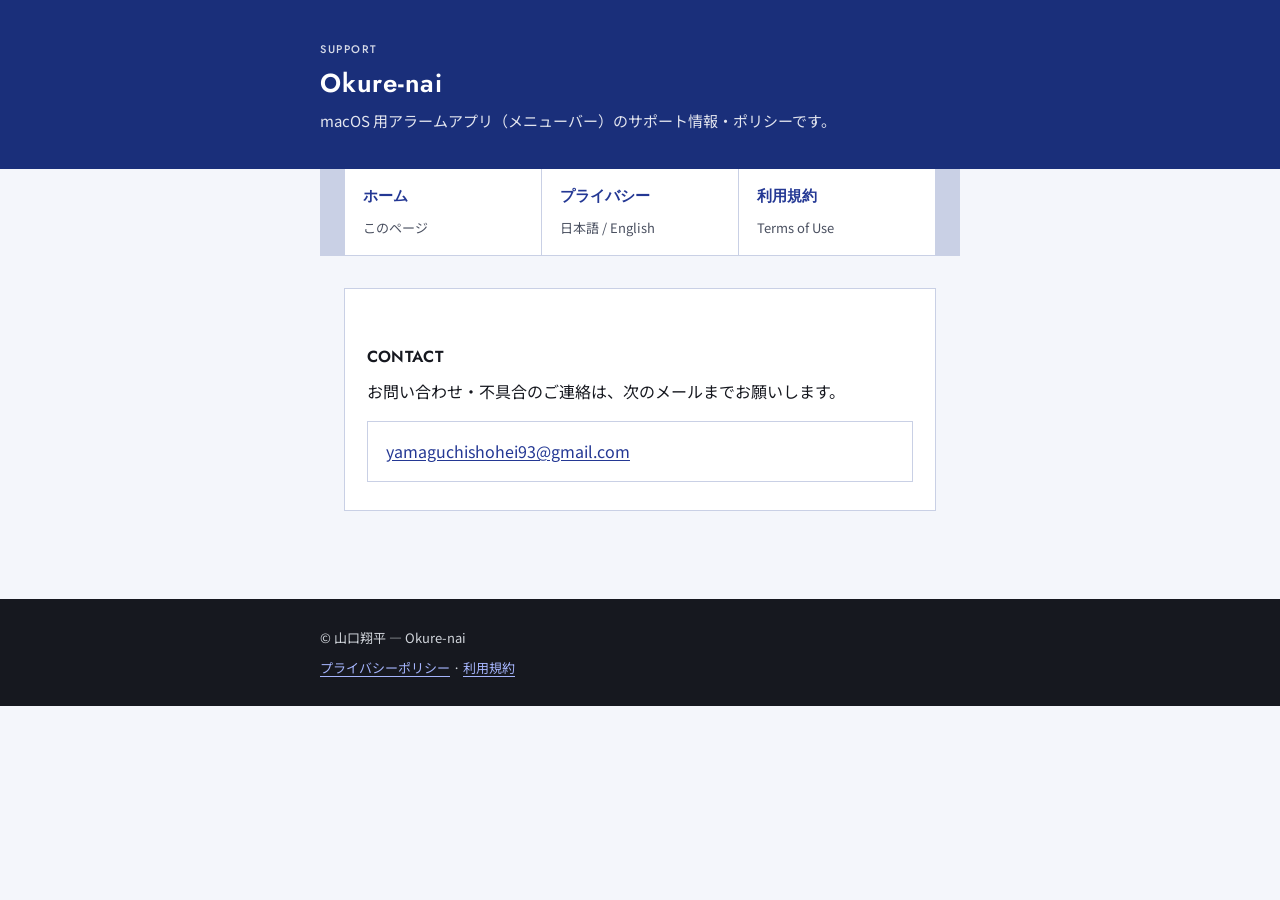
==== docs/index.html @ 3d462378 "docs: Pages用にサポートサイトをdocsへ移設しアプリリポと同内容に更新 Co-authored-by: Cursor <cursoragent@cursor.com>" ====
<!DOCTYPE html>
<html lang="ja">
<head>
  <meta charset="UTF-8">
  <meta name="viewport" content="width=device-width, initial-scale=1">
  <title>Okure-nai — サポート</title>
  <link rel="preconnect" href="https://fonts.googleapis.com">
  <link rel="preconnect" href="https://fonts.gstatic.com" crossorigin>
  <link href="https://fonts.googleapis.com/css2?family=Jost:wght@500;600&family=Noto+Sans+JP:wght@400;500;600&display=swap" rel="stylesheet">
  <link rel="stylesheet" href="style.css">
</head>
<body>
  <header class="site-header">
    <div class="site-header-inner">
      <p class="section-label">Support</p>
      <h1 class="site-title">Okure-nai</h1>
      <p class="site-tagline">macOS 用アラームアプリ（メニューバー）のサポート情報・ポリシーです。</p>
    </div>
  </header>

  <nav class="nav-cards" aria-label="サイト内リンク">
    <a class="nav-card" href="index.html">
      <strong>ホーム</strong>
      <span>このページ</span>
    </a>
    <a class="nav-card" href="privacy.html">
      <strong>プライバシー</strong>
      <span>日本語 / English</span>
    </a>
    <a class="nav-card" href="terms.html">
      <strong>利用規約</strong>
      <span>Terms of Use</span>
    </a>
  </nav>

  <main>
    <section class="section-tint policy-block" style="margin-bottom: 2rem;">
      <h2 class="section-label">Contact</h2>
      <p style="margin: 0;">お問い合わせ・不具合のご連絡は、次のメールまでお願いします。</p>
      <div class="contact-box" style="margin-top: 1rem;">
        <a href="mailto:yamaguchishohei93@gmail.com">yamaguchishohei93@gmail.com</a>
      </div>
    </section>
  </main>

  <footer class="site-footer">
    <div class="site-footer-inner">
      <p style="margin:0 0 0.5rem;">© 山口翔平 — Okure-nai</p>
      <p style="margin:0;"><a href="privacy.html">プライバシーポリシー</a> · <a href="terms.html">利用規約</a></p>
    </div>
  </footer>
</body>
</html>
---- docs/style.css ----
/* Okure-nai サポートサイト — プライバシー・利用規約（フラット・シャドウなし） */
:root {
  --brand: #1a2f7a;
  --brand-hover: #243894;
  --surface: #ffffff;
  --surface-muted: #f4f6fb;
  --border: #c9d0e5;
  --text: #16181f;
  --text-muted: #4a5060;
  --footer-bg: #16181f;
  --max: 40rem;
}

*,
*::before,
*::after {
  box-sizing: border-box;
}

html {
  scroll-behavior: smooth;
}

body {
  margin: 0;
  font-family: "Noto Sans JP", sans-serif;
  color: var(--text);
  line-height: 1.7;
  font-size: 1rem;
  background: var(--surface-muted);
}

.section-label {
  font-family: "Jost", sans-serif;
  font-size: 0.6875rem;
  font-weight: 500;
  letter-spacing: 0.14em;
  text-transform: uppercase;
  color: var(--brand-hover);
  margin: 0 0 0.5rem;
}

.site-header .section-label {
  color: rgba(255, 255, 255, 0.82);
}

.site-header {
  background: var(--brand);
  color: #fff;
  padding: 2.5rem 1.5rem 2.25rem;
}

.site-header-inner {
  max-width: var(--max);
  margin: 0 auto;
}

.site-title {
  font-family: "Jost", sans-serif;
  font-weight: 600;
  font-size: 1.625rem;
  letter-spacing: 0.03em;
  margin: 0 0 0.6rem;
  line-height: 1.25;
}

.site-tagline {
  margin: 0;
  color: rgba(255, 255, 255, 0.88);
  font-size: 0.9375rem;
  line-height: 1.6;
  max-width: 36em;
}

/* ナビ: 1px の区切りのみ（グリッドギャップ）、ホバーは背景色のみ */
.nav-cards {
  max-width: var(--max);
  margin: 0 auto;
  padding: 0 1.5rem;
  display: grid;
  grid-template-columns: repeat(3, 1fr);
  gap: 1px;
  border: 1px solid var(--border);
  border-top: none;
  background: var(--border);
}

@media (max-width: 519px) {
  .nav-cards {
    grid-template-columns: 1fr;
  }
}

.nav-card {
  padding: 0.95rem 1.1rem;
  text-decoration: none;
  color: var(--text);
  background: var(--surface);
  transition: background-color 0.1s ease, color 0.1s ease;
}

.nav-card:hover {
  background: var(--surface-muted);
}

.nav-card:focus-visible {
  outline: 2px solid var(--brand);
  outline-offset: 2px;
  z-index: 1;
}

.nav-card strong {
  font-family: "Jost", sans-serif;
  font-weight: 600;
  display: block;
  color: var(--brand-hover);
  margin-bottom: 0.2rem;
  font-size: 0.9375rem;
}

.nav-card span {
  font-size: 0.8125rem;
  color: var(--text-muted);
}

main {
  max-width: var(--max);
  margin: 0 auto;
  padding: 2rem 1.5rem 3.5rem;
  background: var(--surface-muted);
}

main > p:first-of-type {
  margin-top: 0;
}

.section-tint {
  background: var(--surface);
  padding: 1.75rem 1.35rem;
  margin: 0 0 1.5rem;
  border: 1px solid var(--border);
}

.policy-block {
  margin-bottom: 2.5rem;
}

.policy-block h1 {
  font-family: "Jost", sans-serif;
  font-size: 1.5rem;
  font-weight: 600;
  color: var(--brand);
  margin: 0 0 0.4rem;
  line-height: 1.3;
}

.policy-meta {
  color: var(--text-muted);
  font-size: 0.875rem;
  margin: 0 0 1.35rem;
}

.policy-block h2 {
  font-size: 1rem;
  font-weight: 600;
  margin: 1.6rem 0 0.5rem;
  color: var(--text);
  letter-spacing: 0.02em;
}

.policy-block p {
  margin: 0.6rem 0;
}

.policy-block table {
  width: 100%;
  border-collapse: collapse;
  font-size: 0.875rem;
  margin: 1rem 0;
  background: var(--surface);
}

.policy-block th,
.policy-block td {
  border: 1px solid var(--border);
  padding: 0.55rem 0.65rem;
  vertical-align: top;
}

.policy-block th {
  background: var(--surface-muted);
  text-align: left;
  font-weight: 600;
}

.policy-block a {
  color: var(--brand-hover);
  text-underline-offset: 0.15em;
}

.policy-block a:hover {
  color: var(--brand);
}

.lang-divider {
  margin: 2.75rem 0 2rem;
  padding-top: 2rem;
  border-top: 1px solid var(--border);
}

.contact-box {
  background: var(--surface);
  border: 1px solid var(--border);
  padding: 1rem 1.15rem;
  margin-top: 0.85rem;
}

.contact-box a {
  word-break: break-all;
}

.site-footer {
  background: var(--footer-bg);
  color: #d1d5db;
  padding: 1.75rem 1.5rem;
  font-size: 0.8125rem;
  line-height: 1.65;
}

.site-footer-inner {
  max-width: var(--max);
  margin: 0 auto;
}

.site-footer a {
  color: #a5b4fc;
  text-underline-offset: 0.2em;
}

.site-footer a:hover {
  color: #c7d2fe;
}

.page-hero {
  padding-bottom: 0;
}

.page-hero h1 {
  font-family: "Jost", sans-serif;
  font-size: 1.375rem;
  font-weight: 600;
  margin: 0 0 0.35rem;
  line-height: 1.3;
}
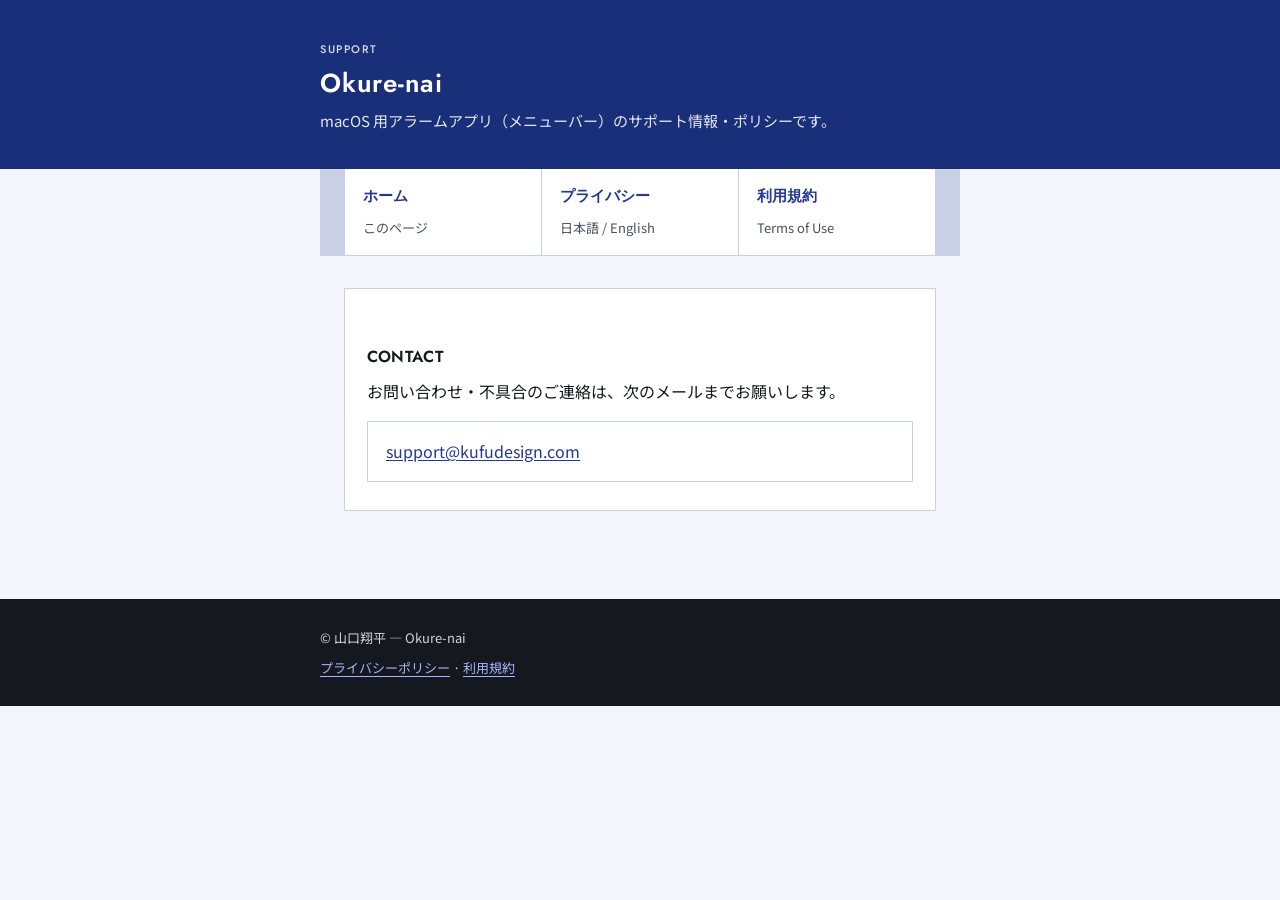
==== commit 4f6656eb: "docs: Pages用にサポートサイトをdocsへ移設しアプリリポと同内容に更新 Co-authored-by: Cursor <cursoragent@cursor.com>" ====
--- a/docs/index.html
+++ b/docs/index.html
@@ -38,7 +38,7 @@
       <h2 class="section-label">Contact</h2>
       <p style="margin: 0;">お問い合わせ・不具合のご連絡は、次のメールまでお願いします。</p>
       <div class="contact-box" style="margin-top: 1rem;">
-        <a href="mailto:yamaguchishohei93@gmail.com">yamaguchishohei93@gmail.com</a>
+        <a href="mailto:support@kufudesign.com">support@kufudesign.com</a>
       </div>
     </section>
   </main>
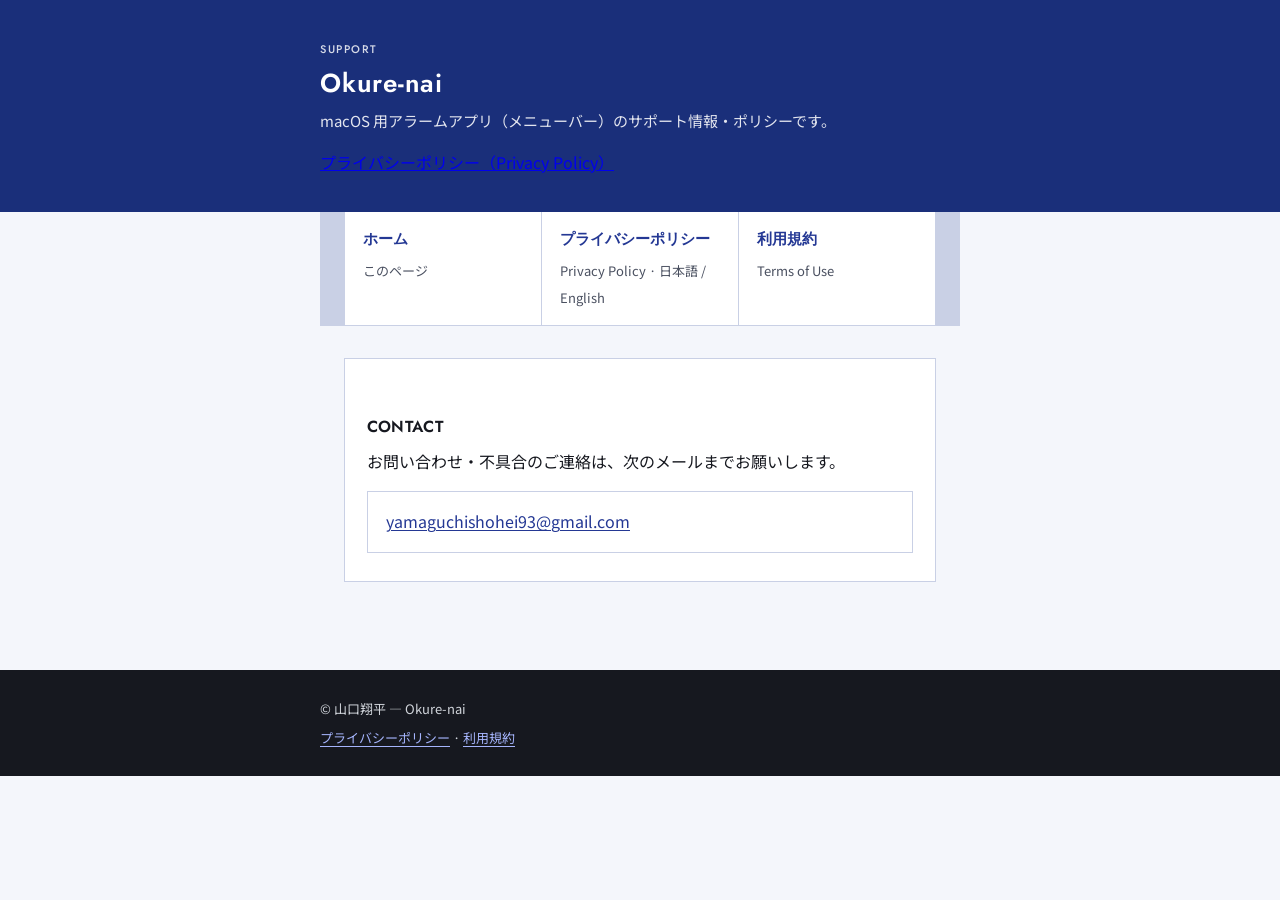
==== commit 0f51113d: "プライバシー→プライバシーポリシーに変更" ====
--- a/docs/index.html
+++ b/docs/index.html
@@ -15,6 +15,9 @@
       <p class="section-label">Support</p>
       <h1 class="site-title">Okure-nai</h1>
       <p class="site-tagline">macOS 用アラームアプリ（メニューバー）のサポート情報・ポリシーです。</p>
+      <p class="home-privacy-lead" style="margin: 1rem 0 0;">
+        <a href="privacy.html">プライバシーポリシー（Privacy Policy）</a>
+      </p>
     </div>
   </header>
 
@@ -24,8 +27,8 @@
       <span>このページ</span>
     </a>
     <a class="nav-card" href="privacy.html">
-      <strong>プライバシー</strong>
-      <span>日本語 / English</span>
+      <strong>プライバシーポリシー</strong>
+      <span>Privacy Policy · 日本語 / English</span>
     </a>
     <a class="nav-card" href="terms.html">
       <strong>利用規約</strong>
@@ -38,7 +41,7 @@
       <h2 class="section-label">Contact</h2>
       <p style="margin: 0;">お問い合わせ・不具合のご連絡は、次のメールまでお願いします。</p>
       <div class="contact-box" style="margin-top: 1rem;">
-        <a href="mailto:support@kufudesign.com">support@kufudesign.com</a>
+        <a href="mailto:yamaguchishohei93@gmail.com">yamaguchishohei93@gmail.com</a>
       </div>
     </section>
   </main>
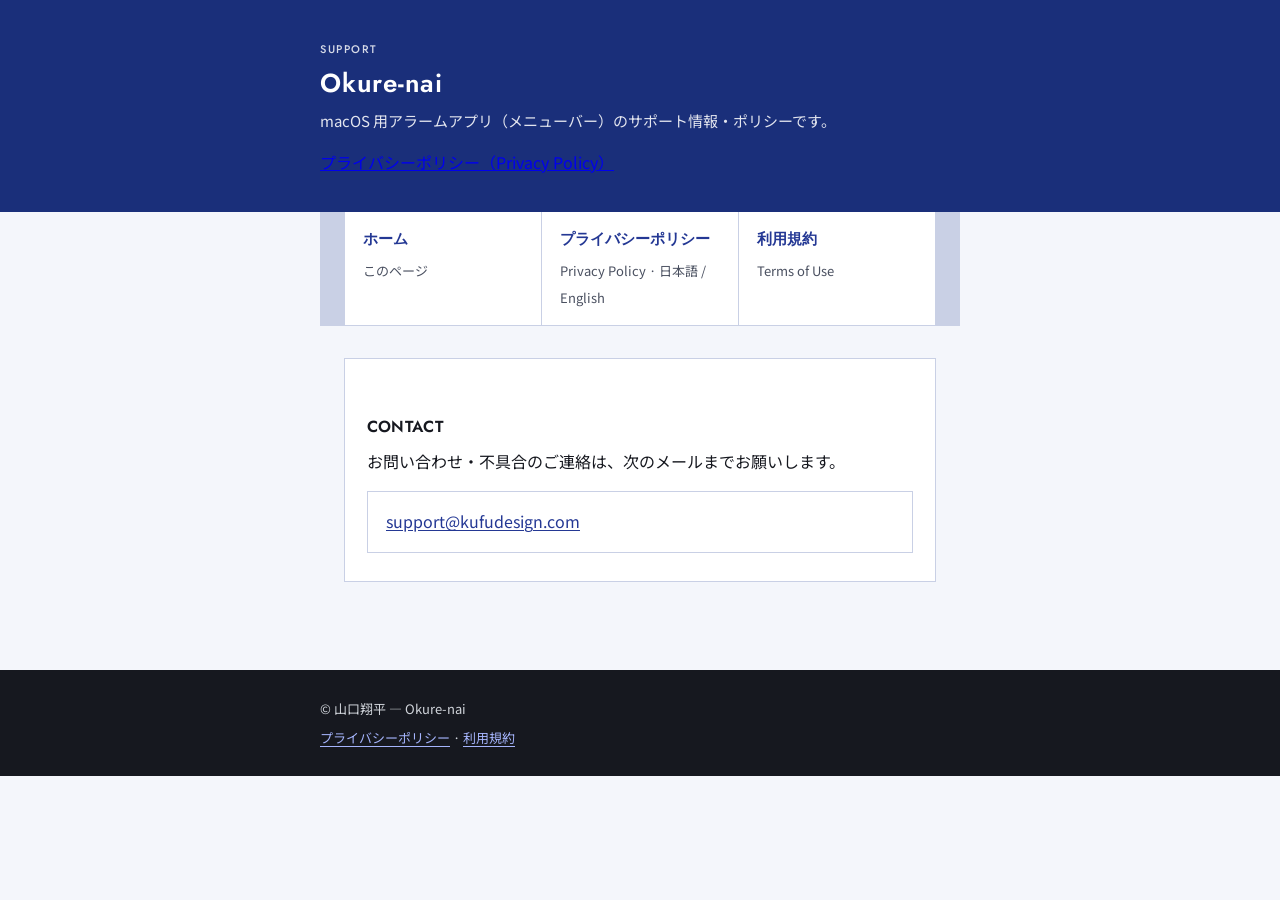
==== commit 73431993: "プライバシー→プライバシーポリシーに変更" ====
--- a/docs/index.html
+++ b/docs/index.html
@@ -41,7 +41,7 @@
       <h2 class="section-label">Contact</h2>
       <p style="margin: 0;">お問い合わせ・不具合のご連絡は、次のメールまでお願いします。</p>
       <div class="contact-box" style="margin-top: 1rem;">
-        <a href="mailto:yamaguchishohei93@gmail.com">yamaguchishohei93@gmail.com</a>
+        <a href="mailto:support@kufudesign.com">support@kufudesign.com</a>
       </div>
     </section>
   </main>
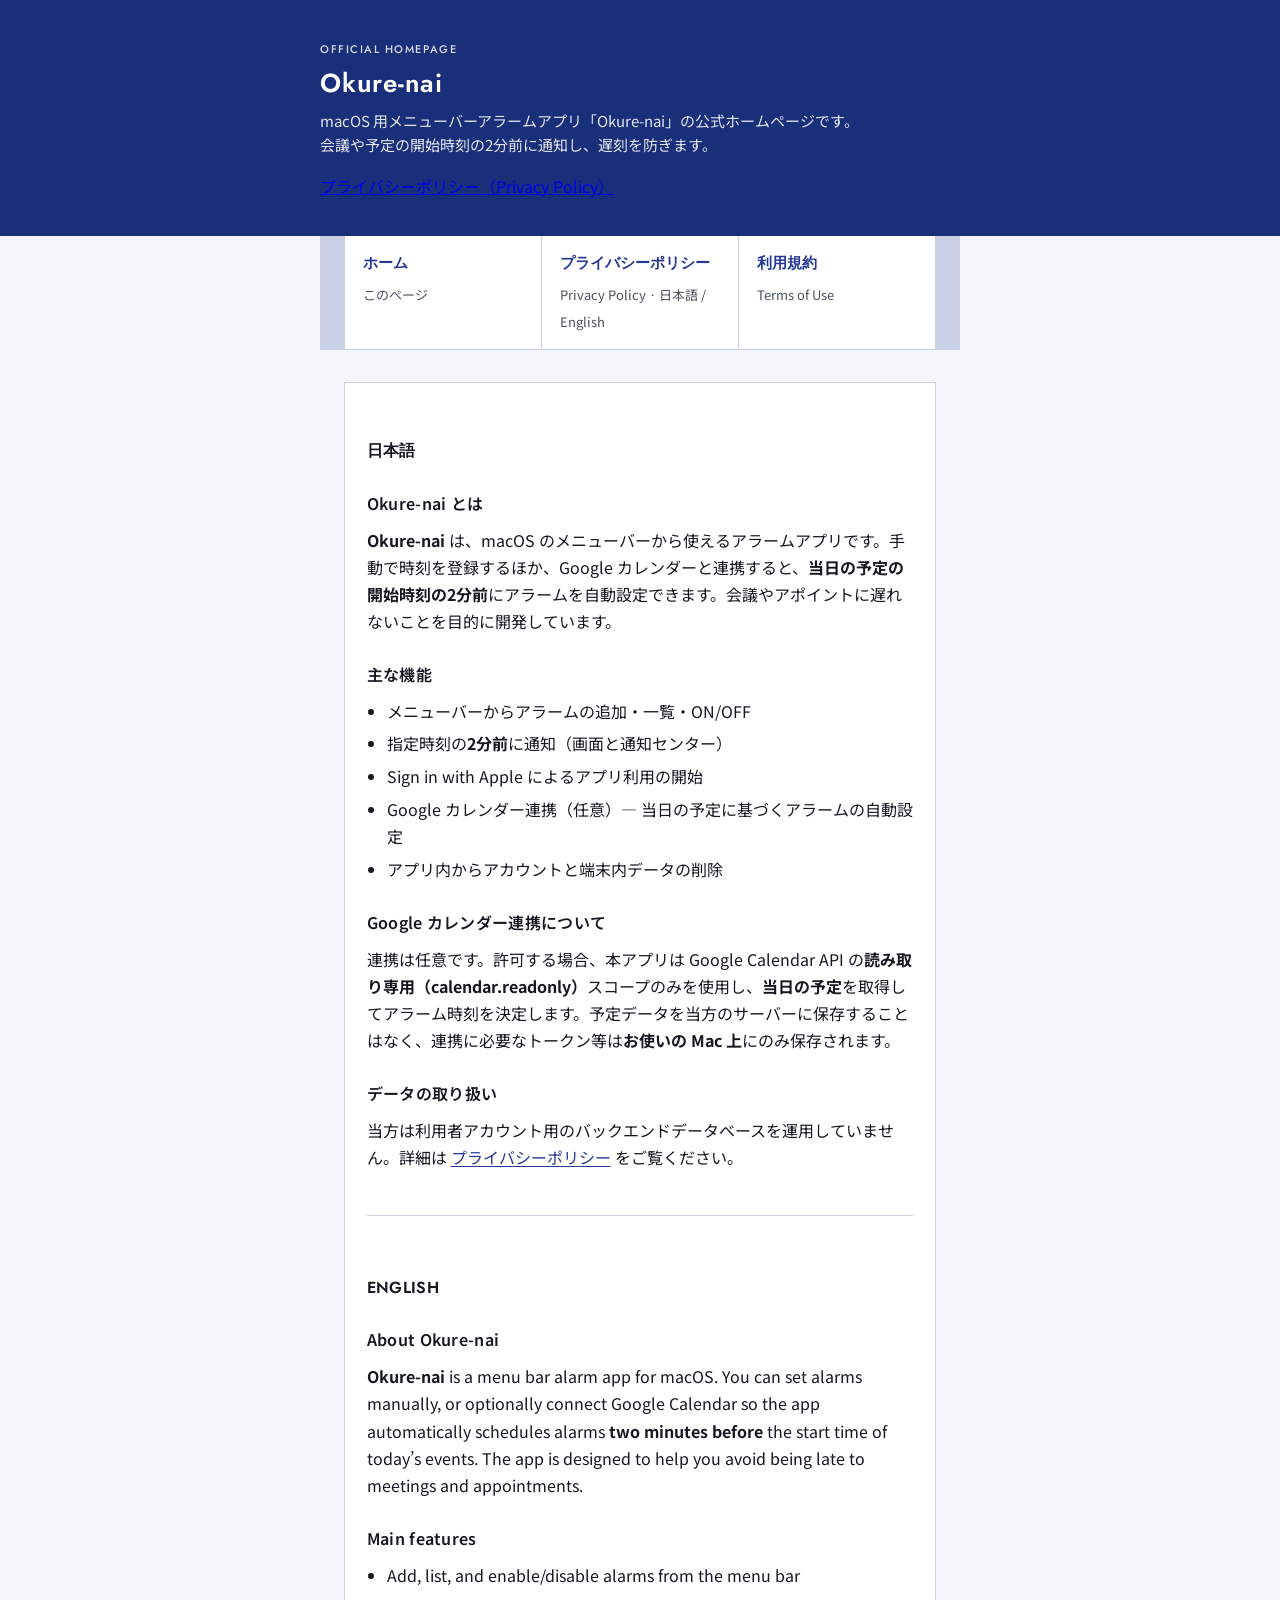
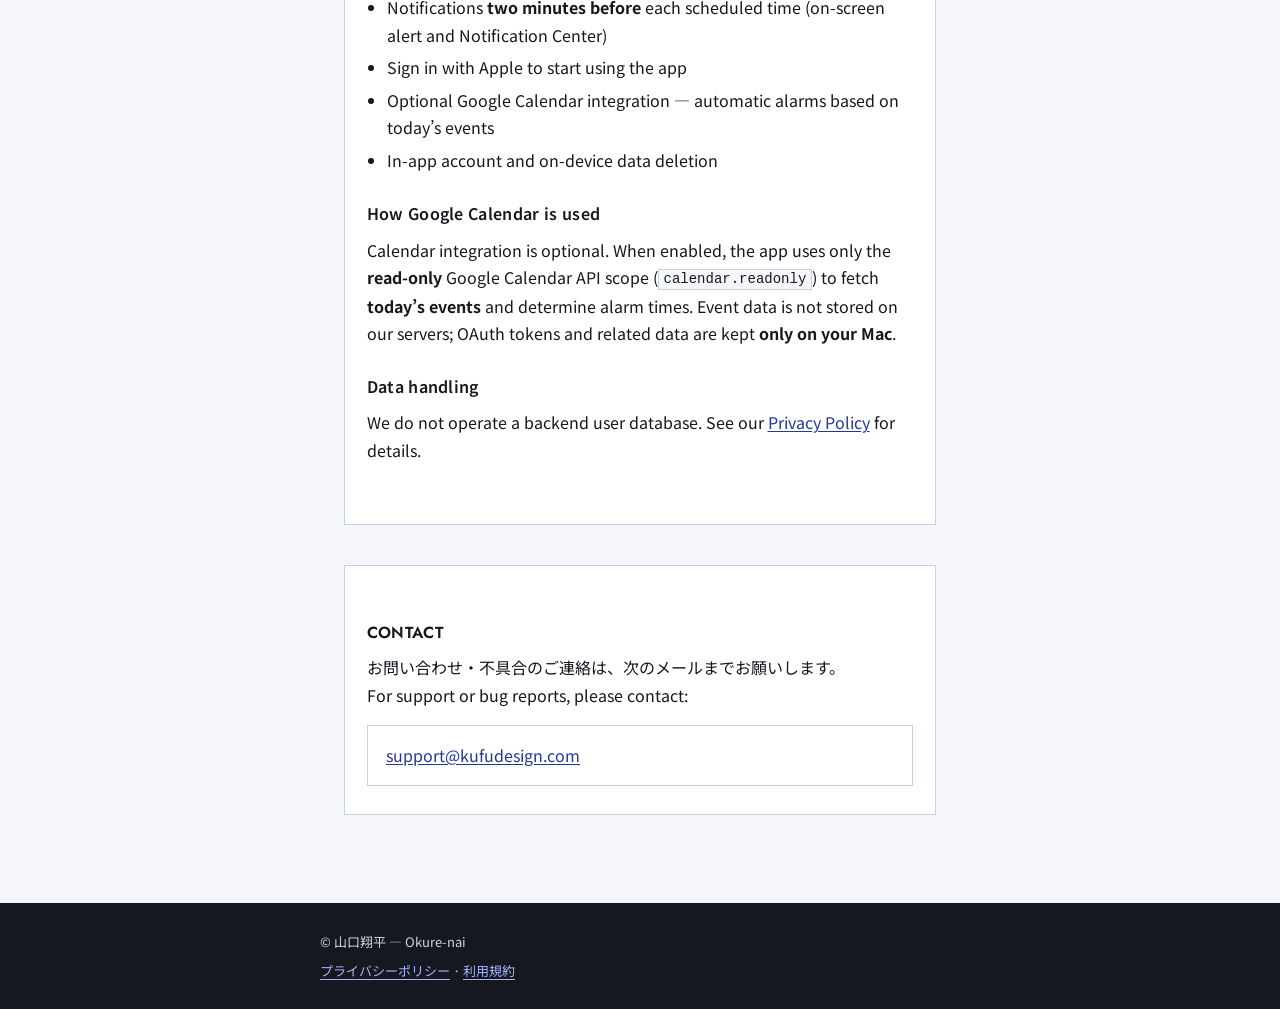
==== commit 12c4227d: "260607" ====
--- a/docs/index.html
+++ b/docs/index.html
@@ -3,7 +3,7 @@
 <head>
   <meta charset="UTF-8">
   <meta name="viewport" content="width=device-width, initial-scale=1">
-  <title>Okure-nai — サポート</title>
+  <title>Okure-nai — macOS アラームアプリ</title>
   <link rel="preconnect" href="https://fonts.googleapis.com">
   <link rel="preconnect" href="https://fonts.gstatic.com" crossorigin>
   <link href="https://fonts.googleapis.com/css2?family=Jost:wght@500;600&family=Noto+Sans+JP:wght@400;500;600&display=swap" rel="stylesheet">
@@ -12,9 +12,9 @@
 <body>
   <header class="site-header">
     <div class="site-header-inner">
-      <p class="section-label">Support</p>
+      <p class="section-label">Official Homepage</p>
       <h1 class="site-title">Okure-nai</h1>
-      <p class="site-tagline">macOS 用アラームアプリ（メニューバー）のサポート情報・ポリシーです。</p>
+      <p class="site-tagline">macOS 用メニューバーアラームアプリ「Okure-nai」の公式ホームページです。会議や予定の開始時刻の2分前に通知し、遅刻を防ぎます。</p>
       <p class="home-privacy-lead" style="margin: 1rem 0 0;">
         <a href="privacy.html">プライバシーポリシー（Privacy Policy）</a>
       </p>
@@ -37,9 +37,53 @@
   </nav>
 
   <main>
+    <article class="section-tint policy-block" style="margin-top: 0;">
+      <h2 class="section-label" style="margin-bottom: 0.75rem;">日本語</h2>
+
+      <h2>Okure-nai とは</h2>
+      <p><strong>Okure-nai</strong> は、macOS のメニューバーから使えるアラームアプリです。手動で時刻を登録するほか、Google カレンダーと連携すると、<strong>当日の予定の開始時刻の2分前</strong>にアラームを自動設定できます。会議やアポイントに遅れないことを目的に開発しています。</p>
+
+      <h2>主な機能</h2>
+      <ul>
+        <li>メニューバーからアラームの追加・一覧・ON/OFF</li>
+        <li>指定時刻の<strong>2分前</strong>に通知（画面と通知センター）</li>
+        <li>Sign in with Apple によるアプリ利用の開始</li>
+        <li>Google カレンダー連携（任意）— 当日の予定に基づくアラームの自動設定</li>
+        <li>アプリ内からアカウントと端末内データの削除</li>
+      </ul>
+
+      <h2>Google カレンダー連携について</h2>
+      <p>連携は任意です。許可する場合、本アプリは Google Calendar API の<strong>読み取り専用（calendar.readonly）</strong>スコープのみを使用し、<strong>当日の予定</strong>を取得してアラーム時刻を決定します。予定データを当方のサーバーに保存することはなく、連携に必要なトークン等は<strong>お使いの Mac 上</strong>にのみ保存されます。</p>
+
+      <h2>データの取り扱い</h2>
+      <p>当方は利用者アカウント用のバックエンドデータベースを運用していません。詳細は <a href="privacy.html">プライバシーポリシー</a> をご覧ください。</p>
+
+      <div class="lang-divider">
+        <h2 class="section-label" style="margin-bottom: 0.75rem;">English</h2>
+
+        <h2>About Okure-nai</h2>
+        <p><strong>Okure-nai</strong> is a menu bar alarm app for macOS. You can set alarms manually, or optionally connect Google Calendar so the app automatically schedules alarms <strong>two minutes before</strong> the start time of today’s events. The app is designed to help you avoid being late to meetings and appointments.</p>
+
+        <h2>Main features</h2>
+        <ul>
+          <li>Add, list, and enable/disable alarms from the menu bar</li>
+          <li>Notifications <strong>two minutes before</strong> each scheduled time (on-screen alert and Notification Center)</li>
+          <li>Sign in with Apple to start using the app</li>
+          <li>Optional Google Calendar integration — automatic alarms based on today’s events</li>
+          <li>In-app account and on-device data deletion</li>
+        </ul>
+
+        <h2>How Google Calendar is used</h2>
+        <p>Calendar integration is optional. When enabled, the app uses only the <strong>read-only</strong> Google Calendar API scope (<code>calendar.readonly</code>) to fetch <strong>today’s events</strong> and determine alarm times. Event data is not stored on our servers; OAuth tokens and related data are kept <strong>only on your Mac</strong>.</p>
+
+        <h2>Data handling</h2>
+        <p>We do not operate a backend user database. See our <a href="privacy.html">Privacy Policy</a> for details.</p>
+      </div>
+    </article>
+
     <section class="section-tint policy-block" style="margin-bottom: 2rem;">
       <h2 class="section-label">Contact</h2>
-      <p style="margin: 0;">お問い合わせ・不具合のご連絡は、次のメールまでお願いします。</p>
+      <p style="margin: 0;">お問い合わせ・不具合のご連絡は、次のメールまでお願いします。<br>For support or bug reports, please contact:</p>
       <div class="contact-box" style="margin-top: 1rem;">
         <a href="mailto:support@kufudesign.com">support@kufudesign.com</a>
       </div>
--- a/docs/style.css
+++ b/docs/style.css
@@ -172,6 +172,22 @@
   margin: 0.6rem 0;
 }
 
+.policy-block ul {
+  margin: 0.6rem 0 0.6rem 1.25rem;
+  padding: 0;
+}
+
+.policy-block li {
+  margin: 0.35rem 0;
+}
+
+.policy-block code {
+  font-size: 0.875em;
+  background: var(--surface-muted);
+  padding: 0.1em 0.35em;
+  border: 1px solid var(--border);
+}
+
 .policy-block table {
   width: 100%;
   border-collapse: collapse;
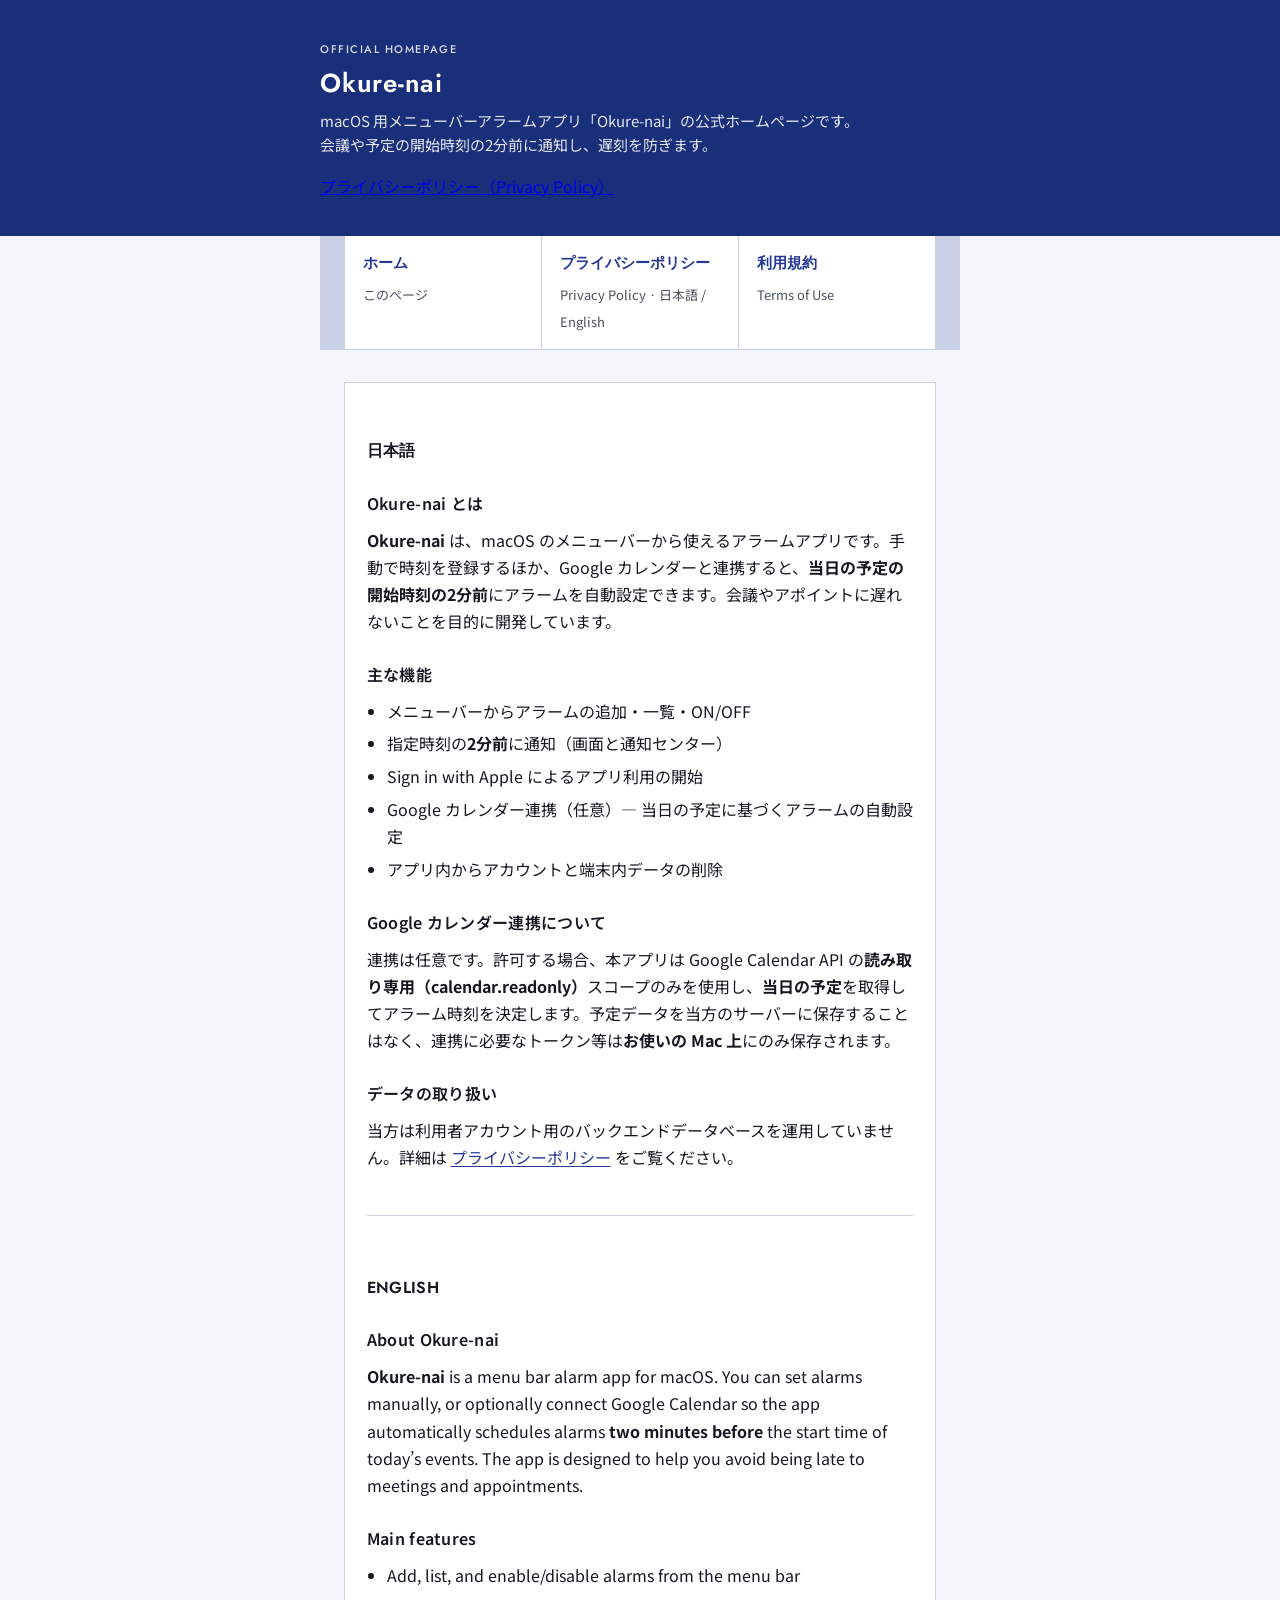
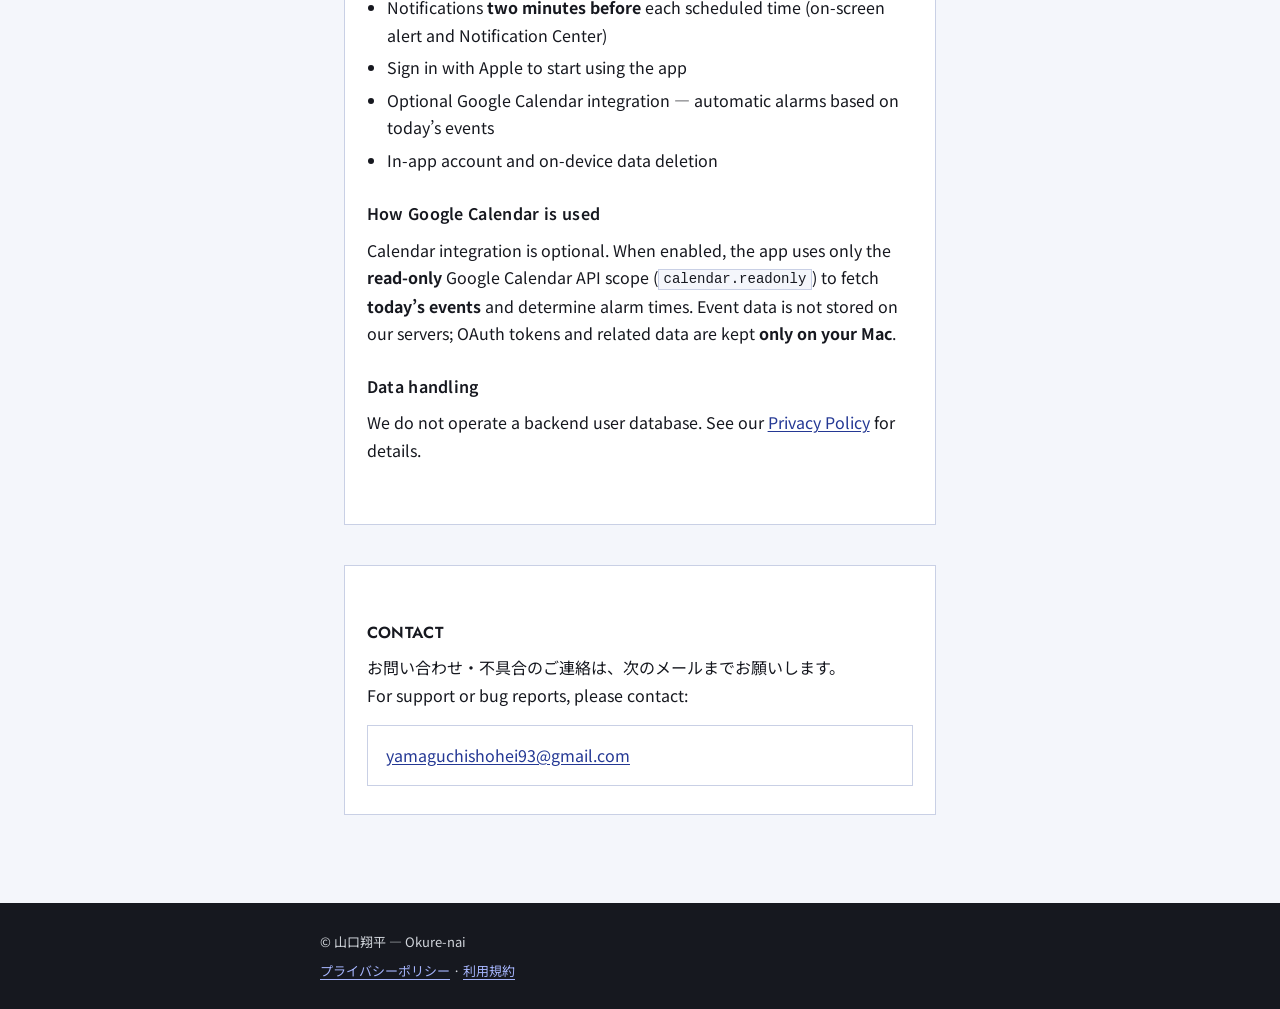
==== commit a2896439: "260607" ====
--- a/docs/index.html
+++ b/docs/index.html
@@ -85,7 +85,7 @@
       <h2 class="section-label">Contact</h2>
       <p style="margin: 0;">お問い合わせ・不具合のご連絡は、次のメールまでお願いします。<br>For support or bug reports, please contact:</p>
       <div class="contact-box" style="margin-top: 1rem;">
-        <a href="mailto:support@kufudesign.com">support@kufudesign.com</a>
+        <a href="mailto:yamaguchishohei93@gmail.com">yamaguchishohei93@gmail.com</a>
       </div>
     </section>
   </main>
